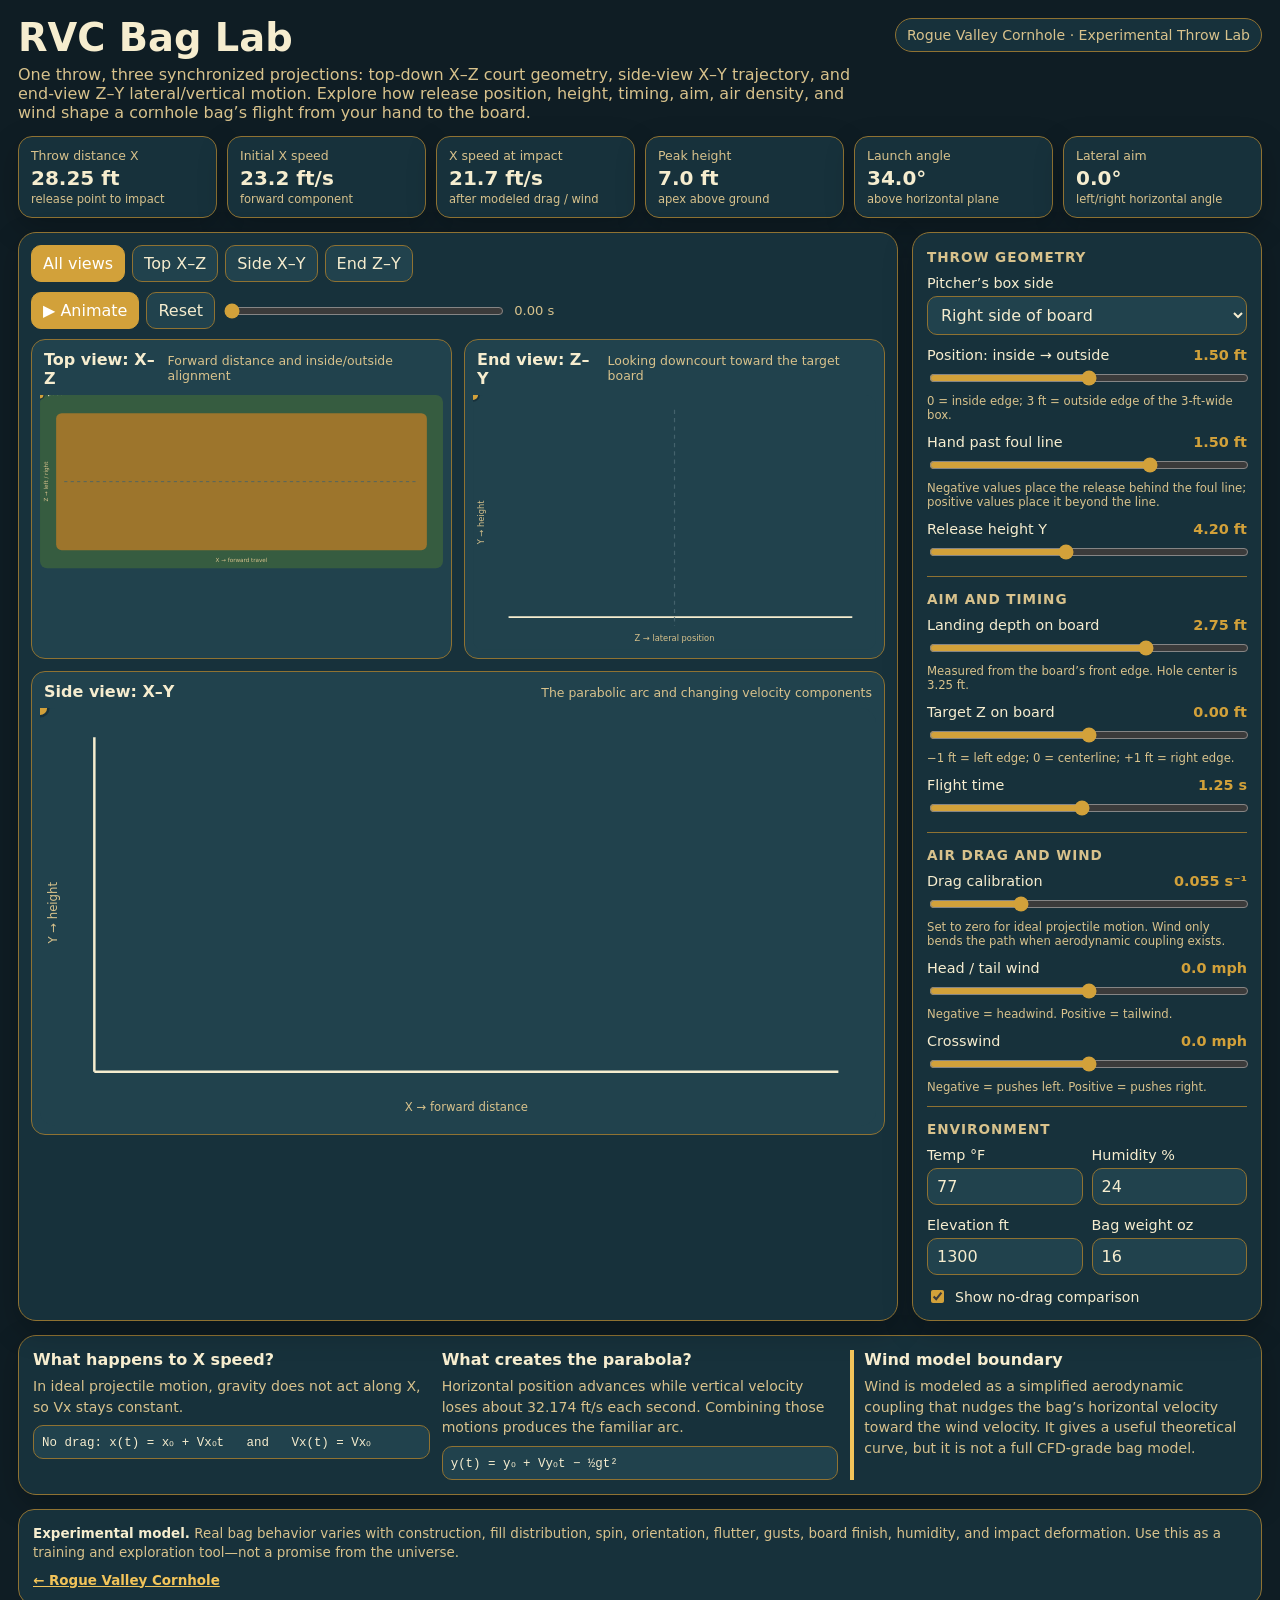
==== calculator/index.html @ 428b99d8 "Add RVC Bag Lab page" ====
<!doctype html>
<html lang="en"><head><meta charset="utf-8"><meta name="viewport" content="width=device-width, initial-scale=1"><meta name="description" content="Interactive cornhole throw physics calculator from Rogue Valley Cornhole. Explore release position, trajectory, wind, speed, and landing geometry."><meta name="theme-color" content="#17313b">
<title>RVC Bag Lab | Rogue Valley Cornhole</title>
<link rel="stylesheet" href="styles.css"></head><body>
<main class="app">
<header class="hero"><div><h1>RVC Bag Lab</h1><p class="subtitle">One throw, three synchronized projections: top-down X–Z court geometry, side-view X–Y trajectory, and end-view Z–Y lateral/vertical motion. Explore how release position, height, timing, aim, air density, and wind shape a cornhole bag’s flight from your hand to the board.</p></div><div class="badge">Rogue Valley Cornhole · Experimental Throw Lab</div></header>
<section class="metrics" aria-label="Calculated throw metrics">
<article class="metric"><div class="metric-label">Throw distance X</div><div class="metric-value" id="metricX">28.25 ft</div><div class="metric-note">release point to impact</div></article>
<article class="metric"><div class="metric-label">Initial X speed</div><div class="metric-value" id="metricVx0">23.2 ft/s</div><div class="metric-note">forward component</div></article>
<article class="metric"><div class="metric-label">X speed at impact</div><div class="metric-value" id="metricVx1">21.7 ft/s</div><div class="metric-note">after modeled drag / wind</div></article>
<article class="metric"><div class="metric-label">Peak height</div><div class="metric-value" id="metricPeak">7.0 ft</div><div class="metric-note">apex above ground</div></article>
<article class="metric"><div class="metric-label">Launch angle</div><div class="metric-value" id="metricLaunch">34.0°</div><div class="metric-note">above horizontal plane</div></article>
<article class="metric"><div class="metric-label">Lateral aim</div><div class="metric-value" id="metricAzimuth">0.0°</div><div class="metric-note">left/right horizontal angle</div></article>
</section>
<div class="layout">
<section class="workspace">
<div class="toolbar"><div class="view-buttons"><button class="view-button active" data-view="all" type="button">All views</button><button class="view-button" data-view="top" type="button">Top X–Z</button><button class="view-button" data-view="side" type="button">Side X–Y</button><button class="view-button" data-view="end" type="button">End Z–Y</button></div>
<div class="play-controls"><button id="playButton" class="action-button primary" type="button">▶ Animate</button><button id="resetButton" class="action-button" type="button">Reset</button><div class="scrubber-wrap"><input id="timeScrubber" type="range" min="0" max="1" step="0.001" value="0"><span id="timeReadout">0.00 s</span></div></div></div>
<div id="views" class="views">
<article class="view top selected" data-panel="top"><div class="view-head"><div class="view-title">Top view: X–Z</div><div class="view-desc">Forward distance and inside/outside alignment</div></div>
<svg id="topSvg" viewBox="0 0 1000 430"><defs><linearGradient id="topGrad" gradientUnits="userSpaceOnUse"><stop offset="0%" stop-color="var(--accent-4)"/><stop offset="50%" stop-color="var(--accent)"/><stop offset="100%" stop-color="var(--accent-3)"/></linearGradient></defs><rect width="1000" height="430" rx="18" fill="var(--grass)"/><rect x="40" y="45" width="920" height="340" rx="14" fill="var(--court)" opacity=".85"/><line x1="60" y1="215" x2="940" y2="215" stroke="var(--grid)" stroke-width="2" stroke-dasharray="8 8"/><g id="topBoxes"></g><g id="topBoards"></g><g id="topGrid"></g><path id="topPathGlow" fill="none" stroke="url(#topGrad)" stroke-width="12" opacity=".20" stroke-linecap="round"/><path id="topPath" fill="none" stroke="url(#topGrad)" stroke-width="6" stroke-linecap="round"/><path id="topCenterReference" fill="none" stroke="var(--accent-2)" stroke-width="2" stroke-dasharray="8 7" opacity=".65"/><circle id="topRelease" r="8" fill="var(--accent-4)" stroke="var(--panel)" stroke-width="3"/><circle id="topImpact" r="8" fill="var(--accent-3)" stroke="var(--panel)" stroke-width="3"/><circle id="topBag" r="10" fill="var(--accent)" stroke="var(--panel)" stroke-width="3"/><text id="topReleaseText" class="main-label">release</text><text id="topImpactText" class="main-label">impact</text><text x="500" y="414" text-anchor="middle" class="axis-label">X → forward travel</text><text x="20" y="215" text-anchor="middle" class="axis-label" transform="rotate(-90 20 215)">Z → left / right</text></svg></article>
<article class="view end selected" data-panel="end"><div class="view-head"><div class="view-title">End view: Z–Y</div><div class="view-desc">Looking downcourt toward the target board</div></div>
<svg id="endSvg" viewBox="0 0 680 430"><defs><linearGradient id="endGrad" gradientUnits="userSpaceOnUse"><stop offset="0%" stop-color="var(--accent-4)"/><stop offset="50%" stop-color="var(--accent)"/><stop offset="100%" stop-color="var(--accent-3)"/></linearGradient></defs><rect width="680" height="430" rx="18" fill="var(--panel-2)"/><g id="endGrid"></g><line x1="60" y1="375" x2="640" y2="375" stroke="var(--text)" stroke-width="3"/><line x1="340" y1="25" x2="340" y2="390" stroke="var(--grid)" stroke-width="2" stroke-dasharray="7 7"/><g id="endBoard"></g><path id="endPathGlow" fill="none" stroke="url(#endGrad)" stroke-width="12" opacity=".20" stroke-linecap="round"/><path id="endPath" fill="none" stroke="url(#endGrad)" stroke-width="6" stroke-linecap="round"/><circle id="endRelease" r="8" fill="var(--accent-4)" stroke="var(--panel)" stroke-width="3"/><circle id="endImpact" r="8" fill="var(--accent-3)" stroke="var(--panel)" stroke-width="3"/><circle id="endBag" r="10" fill="var(--accent)" stroke="var(--panel)" stroke-width="3"/><text x="340" y="415" text-anchor="middle" class="axis-label">Z → lateral position</text><text x="18" y="215" text-anchor="middle" class="axis-label" transform="rotate(-90 18 215)">Y → height</text></svg></article>
<article class="view side selected" data-panel="side"><div class="view-head"><div class="view-title">Side view: X–Y</div><div class="view-desc">The parabolic arc and changing velocity components</div></div>
<svg id="sideSvg" viewBox="0 0 1000 500"><defs><linearGradient id="sideGrad" gradientUnits="userSpaceOnUse"><stop offset="0%" stop-color="var(--accent-4)"/><stop offset="55%" stop-color="var(--accent)"/><stop offset="100%" stop-color="var(--accent-3)"/></linearGradient></defs><rect width="1000" height="500" rx="18" fill="var(--panel-2)"/><g id="sideGrid"></g><line x1="65" y1="435" x2="955" y2="435" stroke="var(--text)" stroke-width="3"/><line x1="65" y1="435" x2="65" y2="35" stroke="var(--text)" stroke-width="3"/><g id="sideBoard"></g><path id="sideIdealPath" fill="none" stroke="var(--accent-2)" stroke-width="3" stroke-dasharray="9 7" opacity=".75"/><path id="sidePathGlow" fill="none" stroke="url(#sideGrad)" stroke-width="12" opacity=".20" stroke-linecap="round"/><path id="sidePath" fill="none" stroke="url(#sideGrad)" stroke-width="6" stroke-linecap="round"/><circle id="sideRelease" r="8" fill="var(--accent-4)" stroke="var(--panel)" stroke-width="3"/><circle id="sideImpact" r="8" fill="var(--accent-3)" stroke="var(--panel)" stroke-width="3"/><circle id="sideApex" r="7" fill="var(--danger)" stroke="var(--panel)" stroke-width="3"/><circle id="sideBag" r="10" fill="var(--accent)" stroke="var(--panel)" stroke-width="3"/><g id="velocityArrows"></g><text x="510" y="482" text-anchor="middle" class="axis-label">X → forward distance</text><text x="20" y="245" text-anchor="middle" class="axis-label" transform="rotate(-90 20 245)">Y → height</text></svg></article>
</div></section>

<aside class="controls">
<section><div class="section-title">Throw geometry</div>
<div class="control-row"><label class="control-label" for="throwSide"><span>Pitcher’s box side</span></label><select id="throwSide"><option value="1">Right side of board</option><option value="-1">Left side of board</option></select></div>
<div class="control-row"><label class="control-label" for="boxPosition"><span>Position: inside → outside</span><span id="boxPositionValue" class="control-value">1.50 ft</span></label><input id="boxPosition" type="range" min="0" max="3" step="0.05" value="1.5"><div class="hint">0 = inside edge; 3 ft = outside edge of the 3-ft-wide box.</div></div>
<div class="control-row"><label class="control-label" for="handReach"><span>Hand past foul line</span><span id="handReachValue" class="control-value">1.50 ft</span></label><input id="handReach" type="range" min="-2" max="3" step="0.05" value="1.5"><div class="hint">Negative values place the release behind the foul line; positive values place it beyond the line.</div></div>
<div class="control-row"><label class="control-label" for="releaseHeight"><span>Release height Y</span><span id="releaseHeightValue" class="control-value">4.20 ft</span></label><input id="releaseHeight" type="range" min="2.5" max="6.5" step="0.05" value="4.2"></div></section>

<section class="control-group"><div class="section-title">Aim and timing</div>
<div class="control-row"><label class="control-label" for="targetDepth"><span>Landing depth on board</span><span id="targetDepthValue" class="control-value">2.75 ft</span></label><input id="targetDepth" type="range" min="0" max="4" step="0.05" value="2.75"><div class="hint">Measured from the board’s front edge. Hole center is 3.25 ft.</div></div>
<div class="control-row"><label class="control-label" for="targetZ"><span>Target Z on board</span><span id="targetZValue" class="control-value">0.00 ft</span></label><input id="targetZ" type="range" min="-1" max="1" step="0.025" value="0"><div class="hint">−1 ft = left edge; 0 = centerline; +1 ft = right edge.</div></div>
<div class="control-row"><label class="control-label" for="flightTime"><span>Flight time</span><span id="flightTimeValue" class="control-value">1.25 s</span></label><input id="flightTime" type="range" min="0.75" max="1.8" step="0.01" value="1.25"></div></section>

<section class="control-group"><div class="section-title">Air drag and wind</div>
<div class="control-row"><label class="control-label" for="dragCalibration"><span>Drag calibration</span><span id="dragCalibrationValue" class="control-value">0.055 s⁻¹</span></label><input id="dragCalibration" type="range" min="0" max="0.20" step="0.0025" value="0.055"><div class="hint">Set to zero for ideal projectile motion. Wind only bends the path when aerodynamic coupling exists.</div></div>
<div class="control-row"><label class="control-label" for="headWind"><span>Head / tail wind</span><span id="headWindValue" class="control-value">0.0 mph</span></label><input id="headWind" type="range" min="-20" max="20" step="0.5" value="0"><div class="hint">Negative = headwind. Positive = tailwind.</div></div>
<div class="control-row"><label class="control-label" for="crossWind"><span>Crosswind</span><span id="crossWindValue" class="control-value">0.0 mph</span></label><input id="crossWind" type="range" min="-20" max="20" step="0.5" value="0"><div class="hint">Negative = pushes left. Positive = pushes right.</div></div></section>

<section class="control-group"><div class="section-title">Environment</div>
<div class="two-col"><div class="control-row"><label class="control-label" for="temperature"><span>Temp °F</span></label><input id="temperature" type="number" min="-20" max="120" step="1" value="77"></div><div class="control-row"><label class="control-label" for="humidity"><span>Humidity %</span></label><input id="humidity" type="number" min="0" max="100" step="1" value="24"></div></div>
<div class="two-col"><div class="control-row"><label class="control-label" for="elevation"><span>Elevation ft</span></label><input id="elevation" type="number" min="-1000" max="12000" step="50" value="1300"></div><div class="control-row"><label class="control-label" for="bagWeight"><span>Bag weight oz</span></label><input id="bagWeight" type="number" min="14" max="16.5" step="0.1" value="16"></div></div>
<label class="switch-row"><input id="showIdeal" type="checkbox" checked><span>Show no-drag comparison</span></label></section>
</aside></div>

<section class="info"><div class="info-grid"><div><h2>What happens to X speed?</h2><p id="xExplanation">In ideal projectile motion, gravity does not act along X, so Vx stays constant.</p><div class="equation">No drag: x(t) = x₀ + Vx₀t &nbsp; and &nbsp; Vx(t) = Vx₀</div></div><div><h2>What creates the parabola?</h2><p>Horizontal position advances while vertical velocity loses about 32.174 ft/s each second. Combining those motions produces the familiar arc.</p><div class="equation">y(t) = y₀ + Vy₀t − ½gt²</div></div><div class="warning"><h2>Wind model boundary</h2><p>Wind is modeled as a simplified aerodynamic coupling that nudges the bag’s horizontal velocity toward the wind velocity. It gives a useful theoretical curve, but it is not a full CFD-grade bag model.</p></div></div></section>
<footer style="margin-top:14px;padding:14px;border:1px solid var(--border);border-radius:16px;background:var(--panel);color:var(--muted);font-size:.84rem;line-height:1.45">
<strong style="color:var(--text)">Experimental model.</strong> Real bag behavior varies with construction, fill distribution, spin, orientation, flutter, gusts, board finish, humidity, and impact deformation. Use this as a training and exploration tool—not a promise from the universe.
<div style="margin-top:8px"><a href="https://www.roguevalleycornhole.com/" style="color:var(--accent-3);font-weight:700">← Rogue Valley Cornhole</a></div>
</footer>
</main>

<script src="app.js"></script></body></html>
---- calculator/styles.css ----
:root{color-scheme:light dark;--bg:#0f1d24;--panel:#17313b;--panel-2:#21424d;--text:#f6edcf;--muted:#d8c28c;--border:#8f7232;--accent:#d2a13a;--accent-2:#5fb2c8;--accent-3:#f2c45a;--accent-4:#7fd0e2;--danger:#ff9f5a;--court:#b07a28;--grass:#365c40;--grid:#44626c;--shadow:0 10px 30px rgba(0,0,0,.22)}
@media (prefers-color-scheme:dark){:root{--bg:#0a151a;--panel:#11252d;--panel-2:#17343e;--text:#f7edca;--muted:#d7c083;--border:#8f7232;--accent:#d3a23e;--accent-2:#6dc1d0;--accent-3:#f3c25d;--accent-4:#9ce1eb;--danger:#ffae73;--court:#a87323;--grass:#2b5336;--grid:#315460;--shadow:none}}
*{box-sizing:border-box} body{margin:0;background:var(--bg);color:var(--text);font-family:Inter,ui-sans-serif,system-ui,-apple-system,BlinkMacSystemFont,"Segoe UI",sans-serif} button,input,select{font:inherit} button{cursor:pointer}
.app{max-width:1550px;margin:0 auto;padding:18px}.hero{display:flex;align-items:flex-start;justify-content:space-between;gap:18px;margin-bottom:14px}h1{margin:0;font-size:clamp(1.55rem,3vw,2.6rem);line-height:1.05}.subtitle{margin:7px 0 0;color:var(--muted);max-width:980px}.badge{white-space:nowrap;border:1px solid var(--border);background:var(--panel);padding:8px 11px;border-radius:999px;color:var(--muted);font-size:.88rem}
.metrics{display:grid;grid-template-columns:repeat(6,minmax(0,1fr));gap:10px;margin-bottom:14px}.metric{background:var(--panel);border:1px solid var(--border);border-radius:14px;padding:11px 12px;box-shadow:var(--shadow)}.metric-label{color:var(--muted);font-size:.78rem}.metric-value{font-size:1.25rem;font-weight:750;margin-top:3px}.metric-note{color:var(--muted);font-size:.72rem;margin-top:2px}
.layout{display:grid;grid-template-columns:minmax(0,1fr) 350px;gap:14px}.workspace,.controls,.info{background:var(--panel);border:1px solid var(--border);border-radius:18px;box-shadow:var(--shadow)}.workspace{padding:12px;min-width:0}.controls{padding:14px}.info{padding:14px;margin-top:14px}
.toolbar{display:flex;flex-wrap:wrap;justify-content:space-between;gap:10px;align-items:center;margin-bottom:10px}.view-buttons,.play-controls{display:flex;flex-wrap:wrap;gap:7px}.view-button,.action-button{border:1px solid var(--border);border-radius:10px;background:var(--panel-2);color:var(--text);padding:8px 11px}.view-button.active,.action-button.primary{background:var(--accent);color:#fff;border-color:var(--accent)}
.views{display:grid;grid-template-columns:1fr 1fr;gap:12px}.view{border:1px solid var(--border);border-radius:14px;padding:8px;background:var(--panel-2);min-width:0}.view.side{grid-column:1 / -1}.views.single .view{display:none}.views.single .view.selected{display:block;grid-column:1 / -1}.view-head{display:flex;justify-content:space-between;gap:10px;align-items:baseline;margin:2px 4px 7px}.view-title{font-weight:700}.view-desc{color:var(--muted);font-size:.78rem}
svg{width:100%;height:auto;display:block}.axis-label{fill:var(--muted);font-size:14px}.small-label{fill:var(--muted);font-size:12px}.main-label{fill:var(--text);font-size:14px;font-weight:650}
.section-title{font-size:.85rem;font-weight:800;text-transform:uppercase;letter-spacing:.07em;margin:2px 0 10px;color:var(--muted)}.control-group{border-top:1px solid var(--border);padding-top:12px;margin-top:12px}.control-row{margin-bottom:12px}.control-row:last-child{margin-bottom:0}.control-label{display:flex;justify-content:space-between;gap:10px;align-items:baseline;margin-bottom:5px;font-size:.9rem}.control-value{color:var(--accent);font-variant-numeric:tabular-nums;font-weight:700}input[type="range"]{width:100%;accent-color:var(--accent)}input[type="number"],select{width:100%;border:1px solid var(--border);background:var(--panel-2);color:var(--text);border-radius:10px;padding:8px 9px}.two-col{display:grid;grid-template-columns:1fr 1fr;gap:9px}.hint{font-size:.73rem;color:var(--muted);margin-top:4px}.switch-row{display:flex;align-items:center;gap:8px;font-size:.88rem}.switch-row input{accent-color:var(--accent)}
.scrubber-wrap{flex:1 1 220px;display:flex;align-items:center;gap:8px}#timeScrubber{width:min(280px,45vw)}#timeReadout{width:62px;font-size:.82rem;color:var(--muted);font-variant-numeric:tabular-nums}
.info-grid{display:grid;grid-template-columns:repeat(3,1fr);gap:12px}.info h2{margin:0 0 7px;font-size:1rem}.info p{margin:0;color:var(--muted);font-size:.88rem;line-height:1.45}.equation{font-family:ui-monospace,SFMono-Regular,Menlo,Consolas,monospace;background:var(--panel-2);border:1px solid var(--border);border-radius:10px;padding:8px;margin-top:8px;overflow-wrap:anywhere;font-size:.78rem}.warning{border-left:4px solid var(--accent-3);padding-left:10px}
@media (max-width:1120px){.metrics{grid-template-columns:repeat(3,minmax(0,1fr))}.layout{grid-template-columns:1fr}.controls{display:grid;grid-template-columns:repeat(2,1fr);gap:14px}.controls>.control-group{margin-top:0;border-top:0;padding-top:0}}
@media (max-width:760px){.app{padding:10px}.hero{display:block}.badge{display:inline-block;margin-top:10px}.metrics{grid-template-columns:repeat(2,minmax(0,1fr))}.views{grid-template-columns:1fr}.view.side{grid-column:auto}.controls{grid-template-columns:1fr}.info-grid{grid-template-columns:1fr}.view-desc{display:none}}
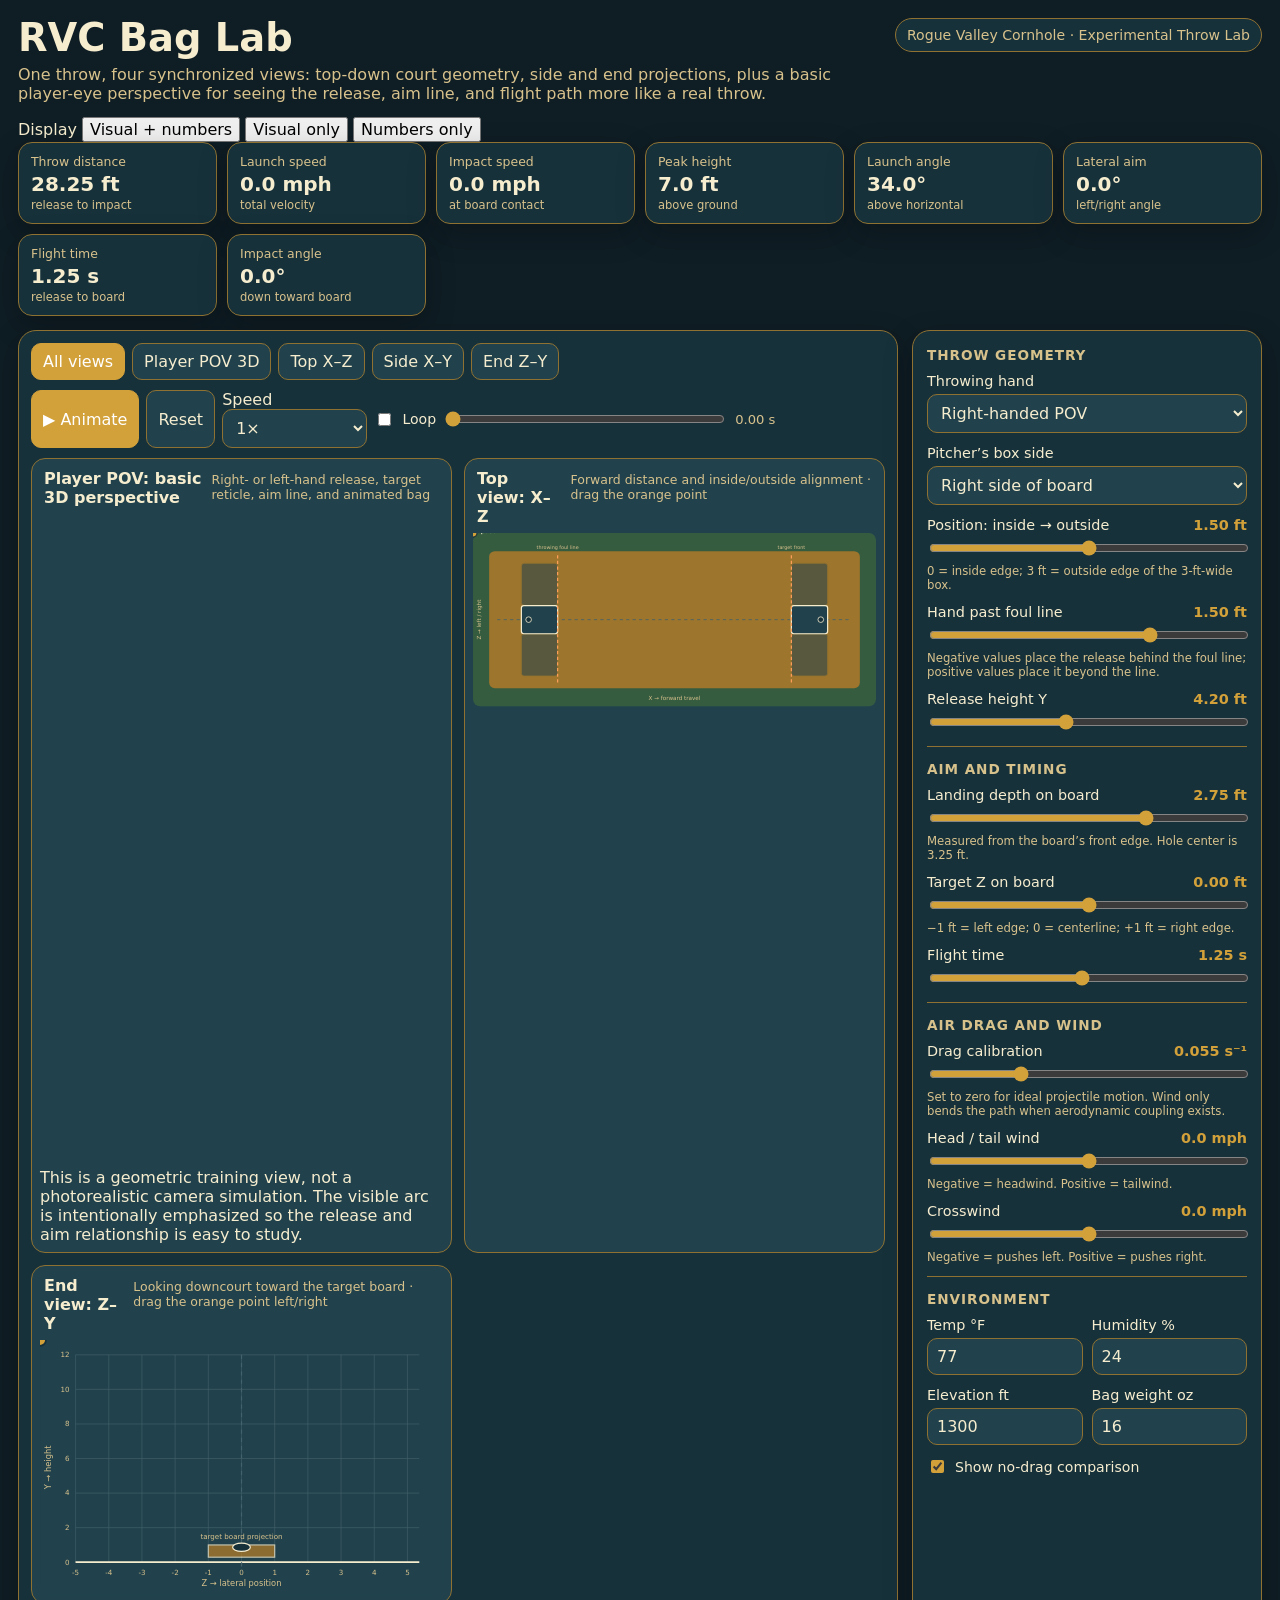
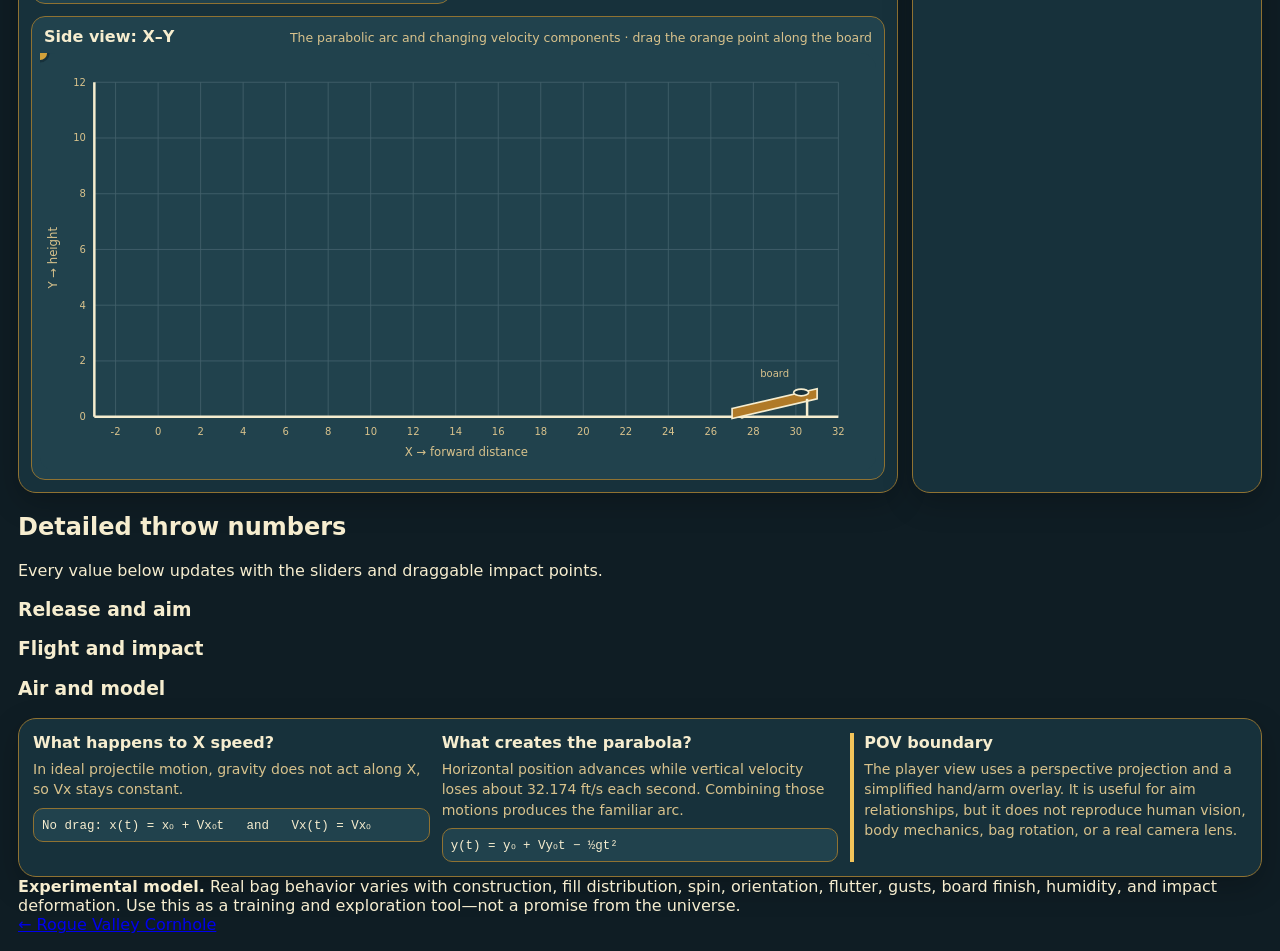
==== commit 867e2b26: "Add player POV, numeric stats, loop, and playback speed" ====
--- a/calculator/index.html
+++ b/calculator/index.html
@@ -1,58 +1,140 @@
 <!doctype html>
-<html lang="en"><head><meta charset="utf-8"><meta name="viewport" content="width=device-width, initial-scale=1"><meta name="description" content="Interactive cornhole throw physics calculator from Rogue Valley Cornhole. Explore release position, trajectory, wind, speed, and landing geometry."><meta name="theme-color" content="#17313b">
-<title>RVC Bag Lab | Rogue Valley Cornhole</title>
-<link rel="stylesheet" href="styles.css"></head><body>
-<main class="app">
-<header class="hero"><div><h1>RVC Bag Lab</h1><p class="subtitle">One throw, three synchronized projections: top-down X–Z court geometry, side-view X–Y trajectory, and end-view Z–Y lateral/vertical motion. Explore how release position, height, timing, aim, air density, and wind shape a cornhole bag’s flight from your hand to the board.</p></div><div class="badge">Rogue Valley Cornhole · Experimental Throw Lab</div></header>
-<section class="metrics" aria-label="Calculated throw metrics">
-<article class="metric"><div class="metric-label">Throw distance X</div><div class="metric-value" id="metricX">28.25 ft</div><div class="metric-note">release point to impact</div></article>
-<article class="metric"><div class="metric-label">Initial X speed</div><div class="metric-value" id="metricVx0">23.2 ft/s</div><div class="metric-note">forward component</div></article>
-<article class="metric"><div class="metric-label">X speed at impact</div><div class="metric-value" id="metricVx1">21.7 ft/s</div><div class="metric-note">after modeled drag / wind</div></article>
-<article class="metric"><div class="metric-label">Peak height</div><div class="metric-value" id="metricPeak">7.0 ft</div><div class="metric-note">apex above ground</div></article>
-<article class="metric"><div class="metric-label">Launch angle</div><div class="metric-value" id="metricLaunch">34.0°</div><div class="metric-note">above horizontal plane</div></article>
-<article class="metric"><div class="metric-label">Lateral aim</div><div class="metric-value" id="metricAzimuth">0.0°</div><div class="metric-note">left/right horizontal angle</div></article>
-</section>
-<div class="layout">
-<section class="workspace">
-<div class="toolbar"><div class="view-buttons"><button class="view-button active" data-view="all" type="button">All views</button><button class="view-button" data-view="top" type="button">Top X–Z</button><button class="view-button" data-view="side" type="button">Side X–Y</button><button class="view-button" data-view="end" type="button">End Z–Y</button></div>
-<div class="play-controls"><button id="playButton" class="action-button primary" type="button">▶ Animate</button><button id="resetButton" class="action-button" type="button">Reset</button><div class="scrubber-wrap"><input id="timeScrubber" type="range" min="0" max="1" step="0.001" value="0"><span id="timeReadout">0.00 s</span></div></div></div>
-<div id="views" class="views">
-<article class="view top selected" data-panel="top"><div class="view-head"><div class="view-title">Top view: X–Z</div><div class="view-desc">Forward distance and inside/outside alignment</div></div>
-<svg id="topSvg" viewBox="0 0 1000 430"><defs><linearGradient id="topGrad" gradientUnits="userSpaceOnUse"><stop offset="0%" stop-color="var(--accent-4)"/><stop offset="50%" stop-color="var(--accent)"/><stop offset="100%" stop-color="var(--accent-3)"/></linearGradient></defs><rect width="1000" height="430" rx="18" fill="var(--grass)"/><rect x="40" y="45" width="920" height="340" rx="14" fill="var(--court)" opacity=".85"/><line x1="60" y1="215" x2="940" y2="215" stroke="var(--grid)" stroke-width="2" stroke-dasharray="8 8"/><g id="topBoxes"></g><g id="topBoards"></g><g id="topGrid"></g><path id="topPathGlow" fill="none" stroke="url(#topGrad)" stroke-width="12" opacity=".20" stroke-linecap="round"/><path id="topPath" fill="none" stroke="url(#topGrad)" stroke-width="6" stroke-linecap="round"/><path id="topCenterReference" fill="none" stroke="var(--accent-2)" stroke-width="2" stroke-dasharray="8 7" opacity=".65"/><circle id="topRelease" r="8" fill="var(--accent-4)" stroke="var(--panel)" stroke-width="3"/><circle id="topImpact" r="8" fill="var(--accent-3)" stroke="var(--panel)" stroke-width="3"/><circle id="topBag" r="10" fill="var(--accent)" stroke="var(--panel)" stroke-width="3"/><text id="topReleaseText" class="main-label">release</text><text id="topImpactText" class="main-label">impact</text><text x="500" y="414" text-anchor="middle" class="axis-label">X → forward travel</text><text x="20" y="215" text-anchor="middle" class="axis-label" transform="rotate(-90 20 215)">Z → left / right</text></svg></article>
-<article class="view end selected" data-panel="end"><div class="view-head"><div class="view-title">End view: Z–Y</div><div class="view-desc">Looking downcourt toward the target board</div></div>
-<svg id="endSvg" viewBox="0 0 680 430"><defs><linearGradient id="endGrad" gradientUnits="userSpaceOnUse"><stop offset="0%" stop-color="var(--accent-4)"/><stop offset="50%" stop-color="var(--accent)"/><stop offset="100%" stop-color="var(--accent-3)"/></linearGradient></defs><rect width="680" height="430" rx="18" fill="var(--panel-2)"/><g id="endGrid"></g><line x1="60" y1="375" x2="640" y2="375" stroke="var(--text)" stroke-width="3"/><line x1="340" y1="25" x2="340" y2="390" stroke="var(--grid)" stroke-width="2" stroke-dasharray="7 7"/><g id="endBoard"></g><path id="endPathGlow" fill="none" stroke="url(#endGrad)" stroke-width="12" opacity=".20" stroke-linecap="round"/><path id="endPath" fill="none" stroke="url(#endGrad)" stroke-width="6" stroke-linecap="round"/><circle id="endRelease" r="8" fill="var(--accent-4)" stroke="var(--panel)" stroke-width="3"/><circle id="endImpact" r="8" fill="var(--accent-3)" stroke="var(--panel)" stroke-width="3"/><circle id="endBag" r="10" fill="var(--accent)" stroke="var(--panel)" stroke-width="3"/><text x="340" y="415" text-anchor="middle" class="axis-label">Z → lateral position</text><text x="18" y="215" text-anchor="middle" class="axis-label" transform="rotate(-90 18 215)">Y → height</text></svg></article>
-<article class="view side selected" data-panel="side"><div class="view-head"><div class="view-title">Side view: X–Y</div><div class="view-desc">The parabolic arc and changing velocity components</div></div>
-<svg id="sideSvg" viewBox="0 0 1000 500"><defs><linearGradient id="sideGrad" gradientUnits="userSpaceOnUse"><stop offset="0%" stop-color="var(--accent-4)"/><stop offset="55%" stop-color="var(--accent)"/><stop offset="100%" stop-color="var(--accent-3)"/></linearGradient></defs><rect width="1000" height="500" rx="18" fill="var(--panel-2)"/><g id="sideGrid"></g><line x1="65" y1="435" x2="955" y2="435" stroke="var(--text)" stroke-width="3"/><line x1="65" y1="435" x2="65" y2="35" stroke="var(--text)" stroke-width="3"/><g id="sideBoard"></g><path id="sideIdealPath" fill="none" stroke="var(--accent-2)" stroke-width="3" stroke-dasharray="9 7" opacity=".75"/><path id="sidePathGlow" fill="none" stroke="url(#sideGrad)" stroke-width="12" opacity=".20" stroke-linecap="round"/><path id="sidePath" fill="none" stroke="url(#sideGrad)" stroke-width="6" stroke-linecap="round"/><circle id="sideRelease" r="8" fill="var(--accent-4)" stroke="var(--panel)" stroke-width="3"/><circle id="sideImpact" r="8" fill="var(--accent-3)" stroke="var(--panel)" stroke-width="3"/><circle id="sideApex" r="7" fill="var(--danger)" stroke="var(--panel)" stroke-width="3"/><circle id="sideBag" r="10" fill="var(--accent)" stroke="var(--panel)" stroke-width="3"/><g id="velocityArrows"></g><text x="510" y="482" text-anchor="middle" class="axis-label">X → forward distance</text><text x="20" y="245" text-anchor="middle" class="axis-label" transform="rotate(-90 20 245)">Y → height</text></svg></article>
-</div></section>
+<html lang="en">
+<head>
+  <meta charset="utf-8">
+  <meta name="viewport" content="width=device-width,initial-scale=1">
+  <meta name="description" content="Interactive cornhole throw physics calculator from Rogue Valley Cornhole. Explore release position, trajectory, wind, speed, and landing geometry.">
+  <meta name="theme-color" content="#17313b">
+  <title>RVC Bag Lab | Rogue Valley Cornhole</title>
+  <link rel="stylesheet" href="styles.css">
+</head>
+<body>
+<main id="app" class="app" data-display-mode="both">
+  <header class="hero">
+    <div>
+      <h1>RVC Bag Lab</h1>
+      <p class="subtitle">One throw, four synchronized views: top-down court geometry, side and end projections, plus a basic player-eye perspective for seeing the release, aim line, and flight path more like a real throw.</p>
+    </div>
+    <div class="badge">Rogue Valley Cornhole · Experimental Throw Lab</div>
+  </header>
 
-<aside class="controls">
-<section><div class="section-title">Throw geometry</div>
-<div class="control-row"><label class="control-label" for="throwSide"><span>Pitcher’s box side</span></label><select id="throwSide"><option value="1">Right side of board</option><option value="-1">Left side of board</option></select></div>
-<div class="control-row"><label class="control-label" for="boxPosition"><span>Position: inside → outside</span><span id="boxPositionValue" class="control-value">1.50 ft</span></label><input id="boxPosition" type="range" min="0" max="3" step="0.05" value="1.5"><div class="hint">0 = inside edge; 3 ft = outside edge of the 3-ft-wide box.</div></div>
-<div class="control-row"><label class="control-label" for="handReach"><span>Hand past foul line</span><span id="handReachValue" class="control-value">1.50 ft</span></label><input id="handReach" type="range" min="-2" max="3" step="0.05" value="1.5"><div class="hint">Negative values place the release behind the foul line; positive values place it beyond the line.</div></div>
-<div class="control-row"><label class="control-label" for="releaseHeight"><span>Release height Y</span><span id="releaseHeightValue" class="control-value">4.20 ft</span></label><input id="releaseHeight" type="range" min="2.5" max="6.5" step="0.05" value="4.2"></div></section>
+  <div class="display-switch" aria-label="Display preference">
+    <span>Display</span>
+    <button class="mode-button active" data-mode="both" type="button">Visual + numbers</button>
+    <button class="mode-button" data-mode="visual" type="button">Visual only</button>
+    <button class="mode-button" data-mode="numbers" type="button">Numbers only</button>
+  </div>
 
-<section class="control-group"><div class="section-title">Aim and timing</div>
-<div class="control-row"><label class="control-label" for="targetDepth"><span>Landing depth on board</span><span id="targetDepthValue" class="control-value">2.75 ft</span></label><input id="targetDepth" type="range" min="0" max="4" step="0.05" value="2.75"><div class="hint">Measured from the board’s front edge. Hole center is 3.25 ft.</div></div>
-<div class="control-row"><label class="control-label" for="targetZ"><span>Target Z on board</span><span id="targetZValue" class="control-value">0.00 ft</span></label><input id="targetZ" type="range" min="-1" max="1" step="0.025" value="0"><div class="hint">−1 ft = left edge; 0 = centerline; +1 ft = right edge.</div></div>
-<div class="control-row"><label class="control-label" for="flightTime"><span>Flight time</span><span id="flightTimeValue" class="control-value">1.25 s</span></label><input id="flightTime" type="range" min="0.75" max="1.8" step="0.01" value="1.25"></div></section>
+  <section class="metrics" aria-label="Calculated throw metrics">
+    <article class="metric"><div class="metric-label">Throw distance</div><div class="metric-value" id="metricX">28.25 ft</div><div class="metric-note">release to impact</div></article>
+    <article class="metric"><div class="metric-label">Launch speed</div><div class="metric-value" id="metricLaunchSpeed">0.0 mph</div><div class="metric-note">total velocity</div></article>
+    <article class="metric"><div class="metric-label">Impact speed</div><div class="metric-value" id="metricImpactSpeed">0.0 mph</div><div class="metric-note">at board contact</div></article>
+    <article class="metric"><div class="metric-label">Peak height</div><div class="metric-value" id="metricPeak">7.0 ft</div><div class="metric-note">above ground</div></article>
+    <article class="metric"><div class="metric-label">Launch angle</div><div class="metric-value" id="metricLaunch">34.0°</div><div class="metric-note">above horizontal</div></article>
+    <article class="metric"><div class="metric-label">Lateral aim</div><div class="metric-value" id="metricAzimuth">0.0°</div><div class="metric-note">left/right angle</div></article>
+    <article class="metric"><div class="metric-label">Flight time</div><div class="metric-value" id="metricTime">1.25 s</div><div class="metric-note">release to board</div></article>
+    <article class="metric"><div class="metric-label">Impact angle</div><div class="metric-value" id="metricImpactAngle">0.0°</div><div class="metric-note">down toward board</div></article>
+  </section>
 
-<section class="control-group"><div class="section-title">Air drag and wind</div>
-<div class="control-row"><label class="control-label" for="dragCalibration"><span>Drag calibration</span><span id="dragCalibrationValue" class="control-value">0.055 s⁻¹</span></label><input id="dragCalibration" type="range" min="0" max="0.20" step="0.0025" value="0.055"><div class="hint">Set to zero for ideal projectile motion. Wind only bends the path when aerodynamic coupling exists.</div></div>
-<div class="control-row"><label class="control-label" for="headWind"><span>Head / tail wind</span><span id="headWindValue" class="control-value">0.0 mph</span></label><input id="headWind" type="range" min="-20" max="20" step="0.5" value="0"><div class="hint">Negative = headwind. Positive = tailwind.</div></div>
-<div class="control-row"><label class="control-label" for="crossWind"><span>Crosswind</span><span id="crossWindValue" class="control-value">0.0 mph</span></label><input id="crossWind" type="range" min="-20" max="20" step="0.5" value="0"><div class="hint">Negative = pushes left. Positive = pushes right.</div></div></section>
+  <div class="layout">
+    <section class="workspace">
+      <div class="toolbar">
+        <div class="view-buttons">
+          <button class="view-button active" data-view="all" type="button">All views</button>
+          <button class="view-button" data-view="pov" type="button">Player POV 3D</button>
+          <button class="view-button" data-view="top" type="button">Top X–Z</button>
+          <button class="view-button" data-view="side" type="button">Side X–Y</button>
+          <button class="view-button" data-view="end" type="button">End Z–Y</button>
+        </div>
+        <div class="play-controls">
+          <button id="playButton" class="action-button primary" type="button">▶ Animate</button>
+          <button id="resetButton" class="action-button" type="button">Reset</button>
+          <label class="compact-control">Speed
+            <select id="playbackSpeed">
+              <option value="0.25">0.25×</option>
+              <option value="0.5">0.5×</option>
+              <option value="0.75">0.75×</option>
+              <option value="1" selected>1×</option>
+              <option value="1.5">1.5×</option>
+              <option value="2">2×</option>
+            </select>
+          </label>
+          <label class="switch-row compact"><input id="loopPlayback" type="checkbox"><span>Loop</span></label>
+          <div class="scrubber-wrap"><input id="timeScrubber" type="range" min="0" max="1" step="0.001" value="0"><span id="timeReadout">0.00 s</span></div>
+        </div>
+      </div>
 
-<section class="control-group"><div class="section-title">Environment</div>
-<div class="two-col"><div class="control-row"><label class="control-label" for="temperature"><span>Temp °F</span></label><input id="temperature" type="number" min="-20" max="120" step="1" value="77"></div><div class="control-row"><label class="control-label" for="humidity"><span>Humidity %</span></label><input id="humidity" type="number" min="0" max="100" step="1" value="24"></div></div>
-<div class="two-col"><div class="control-row"><label class="control-label" for="elevation"><span>Elevation ft</span></label><input id="elevation" type="number" min="-1000" max="12000" step="50" value="1300"></div><div class="control-row"><label class="control-label" for="bagWeight"><span>Bag weight oz</span></label><input id="bagWeight" type="number" min="14" max="16.5" step="0.1" value="16"></div></div>
-<label class="switch-row"><input id="showIdeal" type="checkbox" checked><span>Show no-drag comparison</span></label></section>
-</aside></div>
+      <div id="views" class="views">
+        <article class="view pov selected" data-panel="pov">
+          <div class="view-head"><div class="view-title">Player POV: basic 3D perspective</div><div class="view-desc">Right- or left-hand release, target reticle, aim line, and animated bag</div></div>
+          <canvas id="povCanvas" width="1100" height="650" aria-label="Player point-of-view rendering of the cornhole throw"></canvas>
+          <div class="view-foot">This is a geometric training view, not a photorealistic camera simulation. The visible arc is intentionally emphasized so the release and aim relationship is easy to study.</div>
+        </article>
 
-<section class="info"><div class="info-grid"><div><h2>What happens to X speed?</h2><p id="xExplanation">In ideal projectile motion, gravity does not act along X, so Vx stays constant.</p><div class="equation">No drag: x(t) = x₀ + Vx₀t &nbsp; and &nbsp; Vx(t) = Vx₀</div></div><div><h2>What creates the parabola?</h2><p>Horizontal position advances while vertical velocity loses about 32.174 ft/s each second. Combining those motions produces the familiar arc.</p><div class="equation">y(t) = y₀ + Vy₀t − ½gt²</div></div><div class="warning"><h2>Wind model boundary</h2><p>Wind is modeled as a simplified aerodynamic coupling that nudges the bag’s horizontal velocity toward the wind velocity. It gives a useful theoretical curve, but it is not a full CFD-grade bag model.</p></div></div></section>
-<footer style="margin-top:14px;padding:14px;border:1px solid var(--border);border-radius:16px;background:var(--panel);color:var(--muted);font-size:.84rem;line-height:1.45">
-<strong style="color:var(--text)">Experimental model.</strong> Real bag behavior varies with construction, fill distribution, spin, orientation, flutter, gusts, board finish, humidity, and impact deformation. Use this as a training and exploration tool—not a promise from the universe.
-<div style="margin-top:8px"><a href="https://www.roguevalleycornhole.com/" style="color:var(--accent-3);font-weight:700">← Rogue Valley Cornhole</a></div>
-</footer>
+        <article class="view top selected" data-panel="top">
+          <div class="view-head"><div class="view-title">Top view: X–Z</div><div class="view-desc">Drag the orange impact point anywhere on the board</div></div>
+          <svg id="topSvg" viewBox="0 0 1000 430">
+            <defs><linearGradient id="topGrad" gradientUnits="userSpaceOnUse"><stop offset="0%" stop-color="var(--accent-4)"/><stop offset="50%" stop-color="var(--accent)"/><stop offset="100%" stop-color="var(--accent-3)"/></linearGradient></defs>
+            <rect width="1000" height="430" rx="18" fill="var(--grass)"/><rect x="40" y="45" width="920" height="340" rx="14" fill="var(--court)" opacity=".85"/><line x1="60" y1="215" x2="940" y2="215" stroke="var(--grid)" stroke-width="2" stroke-dasharray="8 8"/><g id="topBoxes"></g><g id="topBoards"></g><g id="topGrid"></g>
+            <path id="topPathGlow" fill="none" stroke="url(#topGrad)" stroke-width="12" opacity=".20" stroke-linecap="round"/><path id="topPath" fill="none" stroke="url(#topGrad)" stroke-width="6" stroke-linecap="round"/><path id="topCenterReference" fill="none" stroke="var(--accent-2)" stroke-width="2" stroke-dasharray="8 7" opacity=".65"/>
+            <circle id="topRelease" r="8" fill="var(--accent-4)" stroke="var(--panel)" stroke-width="3"/><circle id="topImpactHit" class="impact-hit" r="24" fill="transparent"/><circle id="topImpact" class="impact-point" r="9" fill="var(--accent-3)" stroke="var(--panel)" stroke-width="3"/><circle id="topBag" r="10" fill="var(--accent)" stroke="var(--panel)" stroke-width="3"/><text id="topReleaseText" class="main-label">release</text><text id="topImpactText" class="main-label">impact</text><text x="500" y="414" text-anchor="middle" class="axis-label">X → forward travel</text><text x="20" y="215" text-anchor="middle" class="axis-label" transform="rotate(-90 20 215)">Z → left / right</text>
+          </svg>
+        </article>
+
+        <article class="view end selected" data-panel="end">
+          <div class="view-head"><div class="view-title">End view: Z–Y</div><div class="view-desc">Drag orange left/right to change target Z</div></div>
+          <svg id="endSvg" viewBox="0 0 680 430"><defs><linearGradient id="endGrad" gradientUnits="userSpaceOnUse"><stop offset="0%" stop-color="var(--accent-4)"/><stop offset="50%" stop-color="var(--accent)"/><stop offset="100%" stop-color="var(--accent-3)"/></linearGradient></defs><rect width="680" height="430" rx="18" fill="var(--panel-2)"/><g id="endGrid"></g><line x1="60" y1="375" x2="640" y2="375" stroke="var(--text)" stroke-width="3"/><line x1="340" y1="25" x2="340" y2="390" stroke="var(--grid)" stroke-width="2" stroke-dasharray="7 7"/><g id="endBoard"></g><path id="endPathGlow" fill="none" stroke="url(#endGrad)" stroke-width="12" opacity=".20" stroke-linecap="round"/><path id="endPath" fill="none" stroke="url(#endGrad)" stroke-width="6" stroke-linecap="round"/><circle id="endRelease" r="8" fill="var(--accent-4)" stroke="var(--panel)" stroke-width="3"/><circle id="endImpactHit" class="impact-hit" r="24" fill="transparent"/><circle id="endImpact" class="impact-point" r="9" fill="var(--accent-3)" stroke="var(--panel)" stroke-width="3"/><circle id="endBag" r="10" fill="var(--accent)" stroke="var(--panel)" stroke-width="3"/><text x="340" y="415" text-anchor="middle" class="axis-label">Z → lateral position</text><text x="18" y="215" text-anchor="middle" class="axis-label" transform="rotate(-90 18 215)">Y → height</text></svg>
+        </article>
+
+        <article class="view side selected" data-panel="side">
+          <div class="view-head"><div class="view-title">Side view: X–Y</div><div class="view-desc">Drag orange along the board to change landing depth</div></div>
+          <svg id="sideSvg" viewBox="0 0 1000 500"><defs><linearGradient id="sideGrad" gradientUnits="userSpaceOnUse"><stop offset="0%" stop-color="var(--accent-4)"/><stop offset="55%" stop-color="var(--accent)"/><stop offset="100%" stop-color="var(--accent-3)"/></linearGradient></defs><rect width="1000" height="500" rx="18" fill="var(--panel-2)"/><g id="sideGrid"></g><line x1="65" y1="435" x2="955" y2="435" stroke="var(--text)" stroke-width="3"/><line x1="65" y1="435" x2="65" y2="35" stroke="var(--text)" stroke-width="3"/><g id="sideBoard"></g><path id="sideIdealPath" fill="none" stroke="var(--accent-2)" stroke-width="3" stroke-dasharray="9 7" opacity=".75"/><path id="sidePathGlow" fill="none" stroke="url(#sideGrad)" stroke-width="12" opacity=".20" stroke-linecap="round"/><path id="sidePath" fill="none" stroke="url(#sideGrad)" stroke-width="6" stroke-linecap="round"/><circle id="sideRelease" r="8" fill="var(--accent-4)" stroke="var(--panel)" stroke-width="3"/><circle id="sideImpactHit" class="impact-hit" r="24" fill="transparent"/><circle id="sideImpact" class="impact-point" r="9" fill="var(--accent-3)" stroke="var(--panel)" stroke-width="3"/><circle id="sideApex" r="7" fill="var(--danger)" stroke="var(--panel)" stroke-width="3"/><circle id="sideBag" r="10" fill="var(--accent)" stroke="var(--panel)" stroke-width="3"/><g id="velocityArrows"></g><text x="510" y="482" text-anchor="middle" class="axis-label">X → forward distance</text><text x="20" y="245" text-anchor="middle" class="axis-label" transform="rotate(-90 20 245)">Y → height</text></svg>
+        </article>
+      </div>
+    </section>
+
+    <aside class="controls">
+      <section><div class="section-title">Throw geometry</div>
+        <div class="control-row"><label class="control-label" for="throwHand"><span>Throwing hand</span></label><select id="throwHand"><option value="right" selected>Right-handed POV</option><option value="left">Left-handed POV</option></select></div>
+        <div class="control-row"><label class="control-label" for="throwSide"><span>Pitcher’s box side</span></label><select id="throwSide"><option value="1">Right side of board</option><option value="-1">Left side of board</option></select></div>
+        <div class="control-row"><label class="control-label" for="boxPosition"><span>Position: inside → outside</span><span id="boxPositionValue" class="control-value">1.50 ft</span></label><input id="boxPosition" type="range" min="0" max="3" step="0.05" value="1.5"><div class="hint">0 = inside edge; 3 ft = outside edge of the 3-ft-wide box.</div></div>
+        <div class="control-row"><label class="control-label" for="handReach"><span>Hand past foul line</span><span id="handReachValue" class="control-value">1.50 ft</span></label><input id="handReach" type="range" min="-2" max="3" step="0.05" value="1.5"><div class="hint">Negative values place the release behind the foul line; positive values place it beyond the line.</div></div>
+        <div class="control-row"><label class="control-label" for="releaseHeight"><span>Release height Y</span><span id="releaseHeightValue" class="control-value">4.20 ft</span></label><input id="releaseHeight" type="range" min="2.5" max="6.5" step="0.05" value="4.2"></div>
+      </section>
+
+      <section class="control-group"><div class="section-title">Aim and timing</div>
+        <div class="control-row"><label class="control-label" for="targetDepth"><span>Landing depth on board</span><span id="targetDepthValue" class="control-value">2.75 ft</span></label><input id="targetDepth" type="range" min="0" max="4" step="0.05" value="2.75"><div class="hint">Measured from the board’s front edge. Hole center is 3.25 ft.</div></div>
+        <div class="control-row"><label class="control-label" for="targetZ"><span>Target Z on board</span><span id="targetZValue" class="control-value">0.00 ft</span></label><input id="targetZ" type="range" min="-1" max="1" step="0.025" value="0"><div class="hint">−1 ft = left edge; 0 = centerline; +1 ft = right edge.</div></div>
+        <div class="control-row"><label class="control-label" for="flightTime"><span>Flight time</span><span id="flightTimeValue" class="control-value">1.25 s</span></label><input id="flightTime" type="range" min="0.75" max="1.8" step="0.01" value="1.25"></div>
+      </section>
+
+      <section class="control-group"><div class="section-title">Air drag and wind</div>
+        <div class="control-row"><label class="control-label" for="dragCalibration"><span>Drag calibration</span><span id="dragCalibrationValue" class="control-value">0.055 s⁻¹</span></label><input id="dragCalibration" type="range" min="0" max="0.20" step="0.0025" value="0.055"><div class="hint">Set to zero for ideal projectile motion. Wind only bends the path when aerodynamic coupling exists.</div></div>
+        <div class="control-row"><label class="control-label" for="headWind"><span>Head / tail wind</span><span id="headWindValue" class="control-value">0.0 mph</span></label><input id="headWind" type="range" min="-20" max="20" step="0.5" value="0"><div class="hint">Negative = headwind. Positive = tailwind.</div></div>
+        <div class="control-row"><label class="control-label" for="crossWind"><span>Crosswind</span><span id="crossWindValue" class="control-value">0.0 mph</span></label><input id="crossWind" type="range" min="-20" max="20" step="0.5" value="0"><div class="hint">Negative = pushes left. Positive = pushes right.</div></div>
+      </section>
+
+      <section class="control-group"><div class="section-title">Environment</div>
+        <div class="two-col"><div class="control-row"><label class="control-label" for="temperature"><span>Temp °F</span></label><input id="temperature" type="number" min="-20" max="120" step="1" value="77"></div><div class="control-row"><label class="control-label" for="humidity"><span>Humidity %</span></label><input id="humidity" type="number" min="0" max="100" step="1" value="24"></div></div>
+        <div class="two-col"><div class="control-row"><label class="control-label" for="elevation"><span>Elevation ft</span></label><input id="elevation" type="number" min="-1000" max="12000" step="50" value="1300"></div><div class="control-row"><label class="control-label" for="bagWeight"><span>Bag weight oz</span></label><input id="bagWeight" type="number" min="14" max="16.5" step="0.1" value="16"></div></div>
+        <label class="switch-row"><input id="showIdeal" type="checkbox" checked><span>Show no-drag comparison</span></label>
+      </section>
+    </aside>
+  </div>
+
+  <section class="stats-panel" aria-label="Detailed numeric throw statistics">
+    <div class="stats-head"><div><h2>Detailed throw numbers</h2><p>Every value below updates with the sliders and draggable impact points.</p></div><div id="setupSummary" class="setup-summary"></div></div>
+    <div class="stats-grid">
+      <article class="stats-group"><h3>Release and aim</h3><dl id="releaseStats" class="stat-list"></dl></article>
+      <article class="stats-group"><h3>Flight and impact</h3><dl id="flightStats" class="stat-list"></dl></article>
+      <article class="stats-group"><h3>Air and model</h3><dl id="environmentStats" class="stat-list"></dl></article>
+    </div>
+  </section>
+
+  <section class="info"><div class="info-grid"><div><h2>What happens to X speed?</h2><p id="xExplanation">In ideal projectile motion, gravity does not act along X, so Vx stays constant.</p><div class="equation">No drag: x(t) = x₀ + Vx₀t &nbsp; and &nbsp; Vx(t) = Vx₀</div></div><div><h2>What creates the parabola?</h2><p>Horizontal position advances while vertical velocity loses about 32.174 ft/s each second. Combining those motions produces the familiar arc.</p><div class="equation">y(t) = y₀ + Vy₀t − ½gt²</div></div><div class="warning"><h2>POV boundary</h2><p>The player view uses a perspective projection and a simplified hand/arm overlay. It is useful for aim relationships, but it does not reproduce human vision, body mechanics, bag rotation, or a real camera lens.</p></div></div></section>
+
+  <footer><strong>Experimental model.</strong> Real bag behavior varies with construction, fill distribution, spin, orientation, flutter, gusts, board finish, humidity, and impact deformation. Use this as a training and exploration tool—not a promise from the universe.<div><a href="https://www.roguevalleycornhole.com/">← Rogue Valley Cornhole</a></div></footer>
 </main>
-
-<script src="app.js"></script></body></html>+<script src="app.js"></script>
+</body>
+</html>
